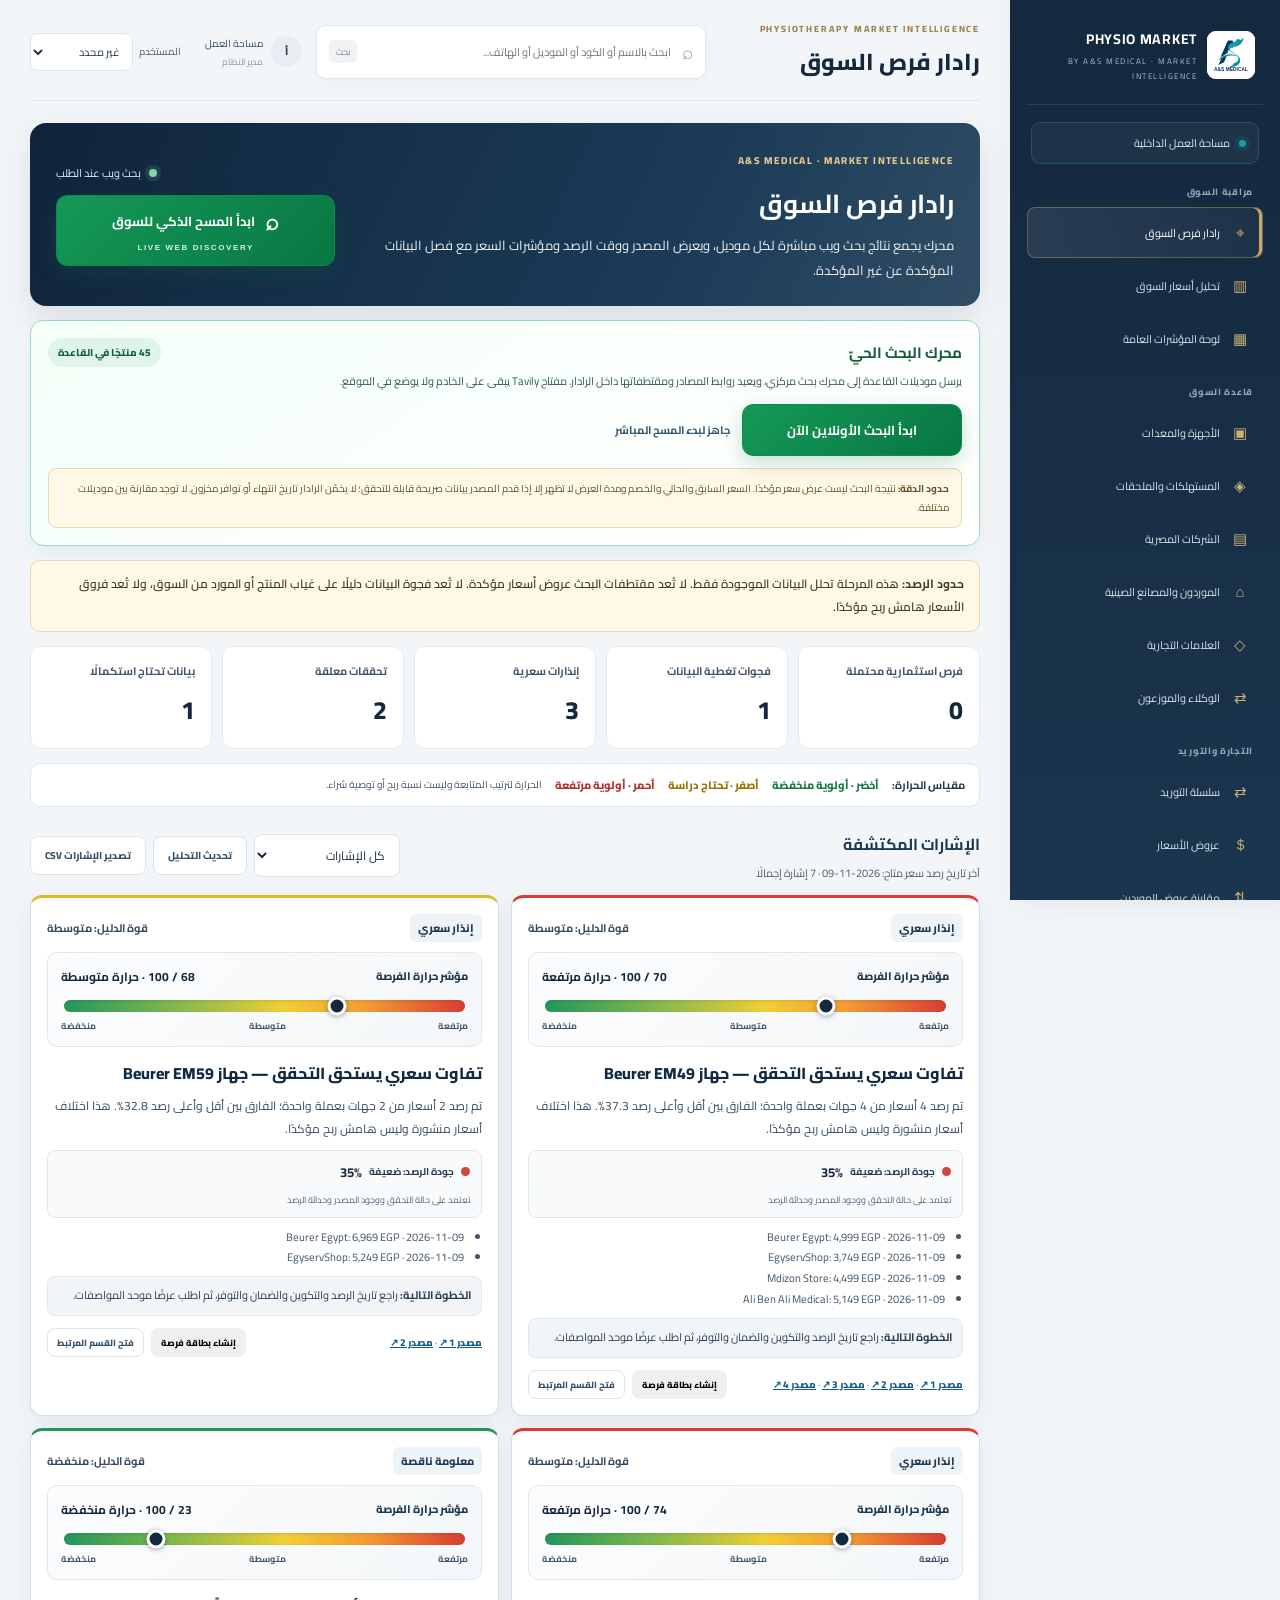
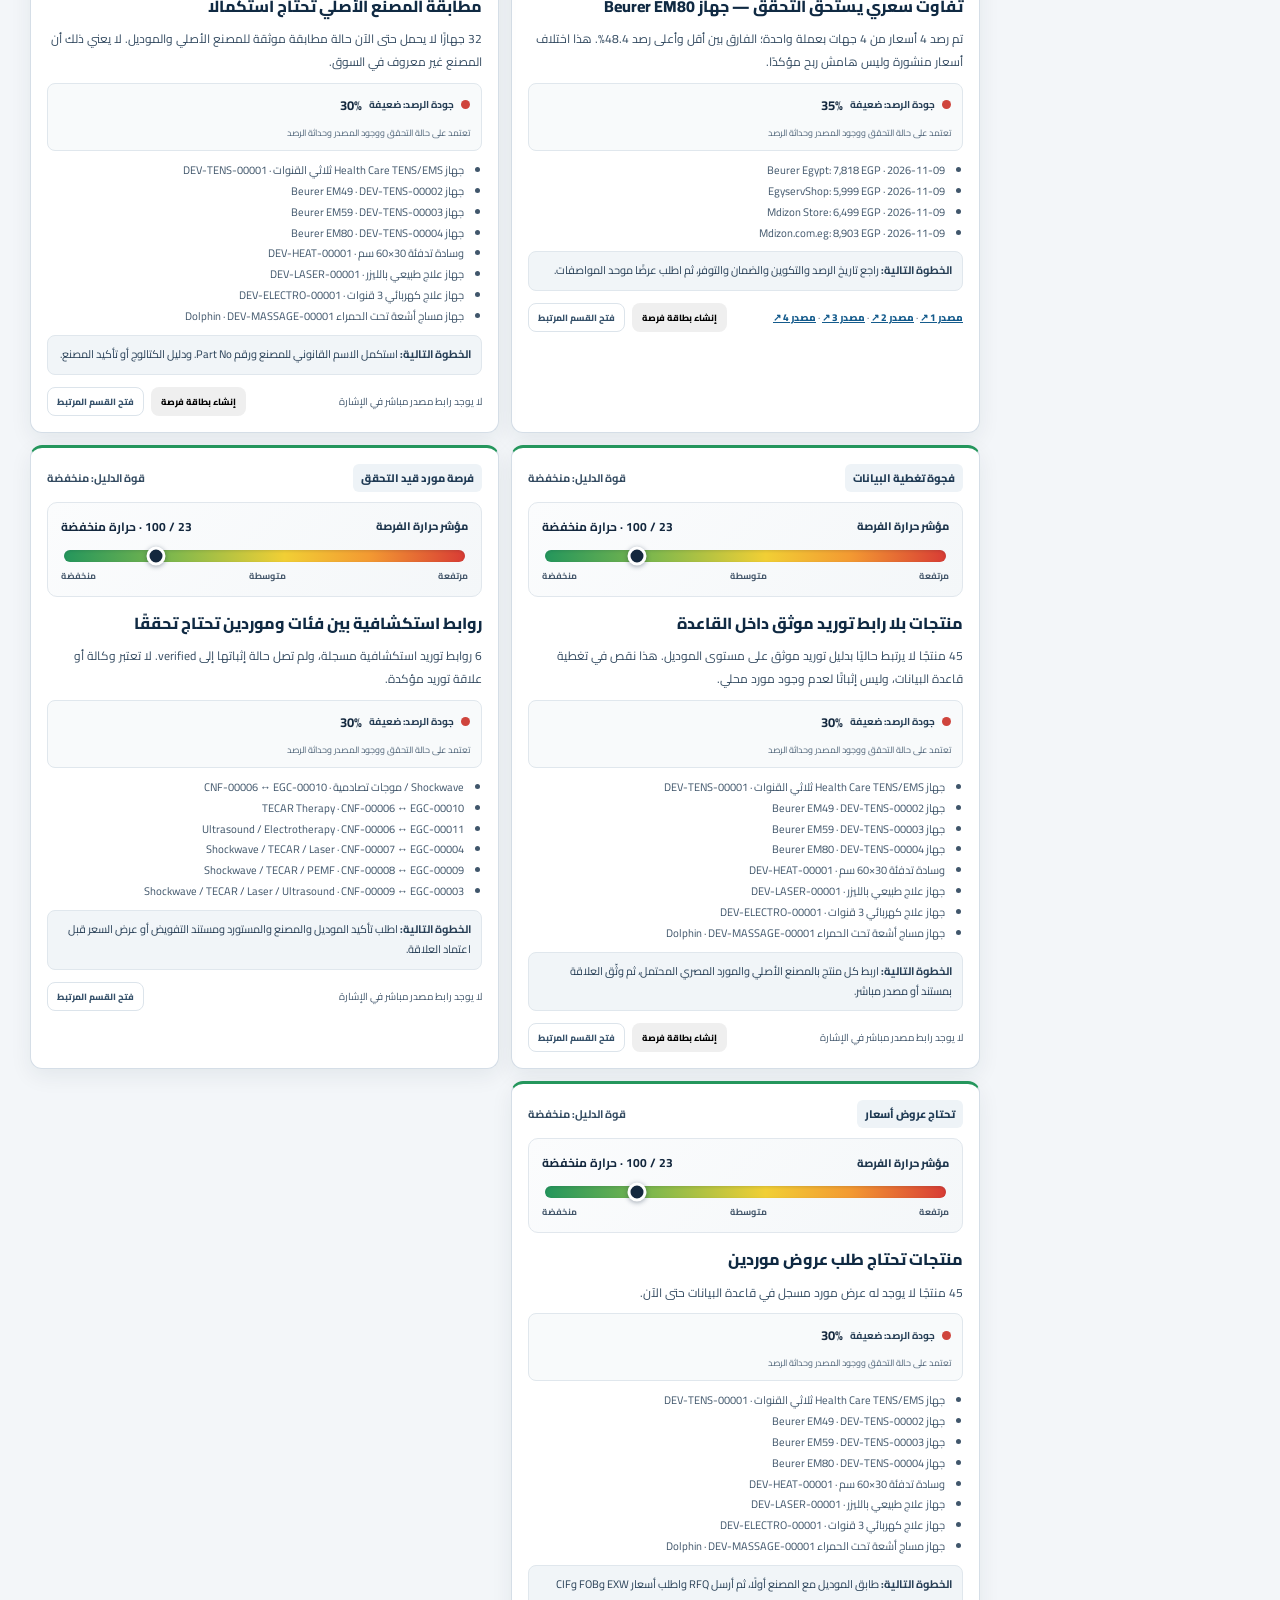
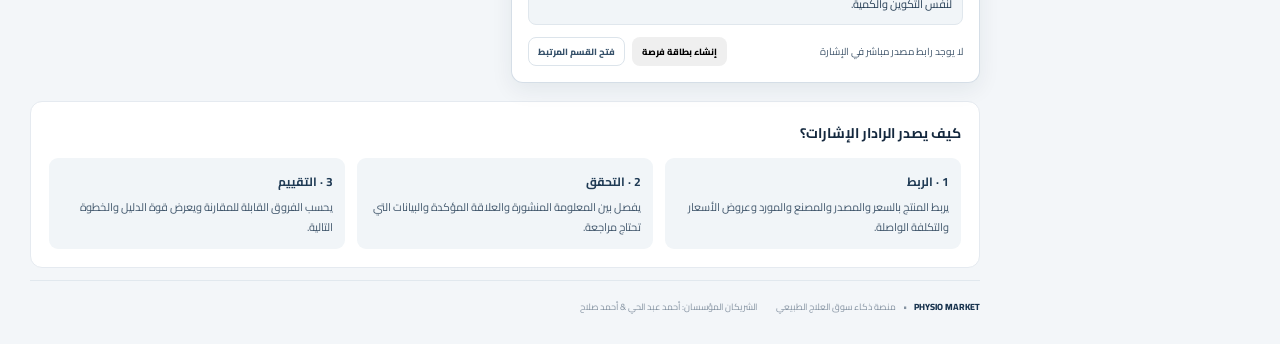
==== physio.html @ 6f5e98b5 "Preserve current PHYSIO app as dedicated market route" ====
<!doctype html>
<html lang="ar" dir="rtl">
<head>
  <meta charset="utf-8">
  <meta name="viewport" content="width=device-width,initial-scale=1">
  <meta name="theme-color" content="#10243b">
  <title>PHYSIO MARKET | منصة ذكاء سوق العلاج الطبيعي</title>

  <link rel="preconnect" href="https://fonts.googleapis.com">
  <link rel="preconnect" href="https://fonts.gstatic.com" crossorigin>
  <link href="https://fonts.googleapis.com/css2?family=Cairo:wght@400;500;600;700;800&display=swap" rel="stylesheet">

  <meta name="description" content="PHYSIO MARKET — منصة ذكاء سوق أجهزة ومستلزمات العلاج الطبيعي والتأهيل والتوريد بين مصر والصين.">
  <link rel="icon" type="image/svg+xml" href="./assets/as-medical.svg?v=2">

  <link rel="stylesheet" href="styles.css">
  <link rel="stylesheet" href="design-system.css">
  <link rel="stylesheet" href="branding.css">
  <link rel="stylesheet" href="intelligence.css">
  <link rel="stylesheet" href="market-radar.css">
  <link rel="stylesheet" href="market-workflow.css">
</head>

<body>
  <div class="app-shell">
    <aside class="sidebar">
      <a class="brand" href="#" aria-label="A&S Medical — Physio Market">
        <img class="brand-logo" src="./assets/as-medical.svg?v=2" alt="A&amp;S Medical">
        <span>
          <b>PHYSIO MARKET</b>
          <small>BY A&S MEDICAL · MARKET INTELLIGENCE</small>
        </span>
      </a>

      <div class="workspace"><span class="live-dot"></span> مساحة العمل الداخلية</div>

      <nav id="main-nav">
        <p class="nav-caption">مراقبة السوق</p>
        <button class="nav-link" data-view="priceIntelligence"><span>▥</span> تحليل أسعار السوق</button>
        <button class="nav-link" data-view="dashboard"><span>▦</span> لوحة المؤشرات العامة</button>

        <p class="nav-caption">قاعدة السوق</p>
        <button class="nav-link" data-view="devices"><span>▣</span> الأجهزة والمعدات</button>
        <button class="nav-link" data-view="consumables"><span>◈</span> المستهلكات والملحقات</button>
        <button class="nav-link" data-view="companies"><span>▤</span> الشركات المصرية</button>
        <button class="nav-link" data-view="suppliers"><span>⌂</span> الموردون والمصانع الصينية</button>
        <button class="nav-link" data-view="brands"><span>◇</span> العلامات التجارية</button>
        <button class="nav-link" data-view="distributors"><span>⇄</span> الوكلاء والموزعون</button>

        <p class="nav-caption">التجارة والتوريد</p>
        <button class="nav-link" data-view="sourcing"><span>⇄</span> سلسلة التوريد</button>
        <button class="nav-link" data-view="quotes"><span>＄</span> عروض الأسعار</button>
        <button class="nav-link" data-view="prices"><span>◷</span> سجل الأسعار</button>
        <button class="nav-link" data-view="landedCosts"><span>▤</span> التكلفة الواصلة لمصر</button>
        <button class="nav-link" data-view="logistics"><span>⇢</span> الشحن والاستيراد</button>
        <button class="nav-link" data-view="regulatory"><span>▧</span> التسجيل والامتثال</button>

        <p class="nav-caption">إدارة المعرفة</p>
        <button class="nav-link" data-view="sources"><span>⌕</span> المصادر والتحقق</button>
        <button class="nav-link" data-view="codes"><span>#</span> دليل الأكواد</button>

        <p class="nav-caption">المشروع</p>
        <button class="nav-link" data-view="about"><span>✦</span> عن المشروع والملكية</button>
      </nav>

      <div class="sidebar-foot">
        <span class="shield">✓</span>
        <span>نسخة تشغيلية أولية<small>المزامنة المركزية قيد الإعداد</small></span>
      </div>
    </aside>

    <main class="main">
      <header class="topbar">
        <div class="topbar-heading">
          <button class="mobile-menu-toggle" id="mobile-menu-toggle"
            type="button" aria-expanded="false"
            aria-controls="main-nav" aria-label="فتح قائمة الأقسام">
            <span>☰</span>
          </button>

          <div>
            <div class="eyebrow">PHYSIOTHERAPY MARKET INTELLIGENCE</div>
            <h1 id="page-title">تحليل أسعار السوق</h1>
          </div>
        </div>

        <div class="top-actions">
          <label class="global-search">
            <span>⌕</span>
            <input id="global-search" type="search"
              placeholder="ابحث بالاسم أو الكود أو الموديل أو الهاتف...">
            <kbd>بحث</kbd>
          </label>

          <span class="user-chip">
            <i>أ</i>
            <span>مساحة العمل<small>مدير النظام</small></span>
          </span>
        </div>
      </header>

      <section id="app-content" class="content" aria-live="polite"></section>

      <footer>
        <span class="footer-brand">PHYSIO MARKET</span>
        <span>•</span>
        منصة ذكاء سوق العلاج الطبيعي
        <span class="footer-note">الشريكان المؤسسان: أحمد عبد الحي &amp; أحمد صلاح</span>
      </footer>
    </main>
  </div>

  <div class="mobile-nav-backdrop" id="mobile-nav-backdrop" hidden></div>

  <script src="data.js"></script>
  <script src="app.js"></script>
  <script src="intelligence.js"></script>
  <script src="market-radar.js?v=20261110-nologin"></script>
  <script src="market-workflow.js"></script>
  <script>
    // Run after every application module has loaded; also restore the default view on page return.
    window.addEventListener("load", function () {
      if (typeof go === "function") go("marketRadar");
    }, { once: true });
    window.addEventListener("pageshow", function () {
      if (document.readyState === "complete" && typeof go === "function") go("marketRadar");
    });
  </script>
</body>
</html>
---- styles.css ----
.section-actions{display:flex;gap:8px;align-items:center}.btn.tiny{padding:5px 9px;font-size:10px}.btn.danger{background:#fff0f0;color:#a33;border:1px solid #f0d0d0}.row-actions{display:flex;gap:6px}.form-grid{display:grid;grid-template-columns:repeat(2,minmax(0,1fr));gap:13px}.form-field{display:flex;flex-direction:column;gap:5px;font-size:11px;font-weight:700;color:#42566a}.form-field>span b{color:#b84b4b}.form-field input,.form-field select,.form-field textarea{width:100%;border:1px solid #dce4eb;border-radius:8px;background:#fff;padding:10px 11px;font:12px "Cairo",sans-serif;color:#17283a;outline:none}.form-field input:focus,.form-field select:focus,.form-field textarea:focus{border-color:#5793b7;box-shadow:0 0 0 3px #2675a81a}.form-field textarea{resize:vertical}.modal-backdrop{position:fixed;inset:0;background:#07182799;z-index:20;display:flex;align-items:center;justify-content:center;padding:20px;overflow:auto}.record-modal{width:min(850px,100%);max-height:calc(100vh - 40px);overflow:auto;background:#fff;border-radius:15px;padding:22px;box-shadow:0 25px 80px #07182755}.modal-head{display:flex;align-items:flex-start;justify-content:space-between;border-bottom:1px solid #e8edf1;padding-bottom:14px;margin-bottom:17px}.modal-head h2{font-size:19px;margin:4px 0}.modal-head p{margin:0}.close-modal{border:0;background:#edf2f6;border-radius:8px;width:34px;height:34px;font-size:22px;cursor:pointer;color:#334b60}.modal-foot{display:flex;justify-content:flex-start;gap:8px;border-top:1px solid #e8edf1;margin-top:18px;padding-top:15px}.note{line-height:1.9}@media(max-width:720px){.form-grid{grid-template-columns:1fr}.section-head{align-items:flex-start;flex-direction:column}.section-actions{width:100%;flex-wrap:wrap}.record-modal{padding:16px}.modal-backdrop{padding:8px}}

/* Founders and project ownership identity */
.founders-strip{display:flex;align-items:center;justify-content:space-between;gap:16px;padding:19px 22px;margin:18px 0;background:linear-gradient(115deg,#10243b,#1b3854);border:1px solid #b99a5b;border-radius:13px;color:#fff;box-shadow:0 10px 28px #10243b12}.founders-strip .eyebrow{color:#d6b978;letter-spacing:2px}.founders-strip b{display:block;font-size:13px;margin-top:4px}.founders-strip p{margin:5px 0 0;color:#f2f4f7;font-size:17px;font-weight:800}.founders-strip p i{font-style:normal;color:#d6b978;padding:0 5px}.ownership-hero{position:relative;overflow:hidden;text-align:center;padding:36px 22px 28px;border-radius:17px;background:radial-gradient(circle at 50% 0%,#294765 0,#172f49 45%,#0d1e31 100%);border:1px solid #b99a5b;color:#fff;box-shadow:0 18px 45px #10243b20}.ownership-mark{width:58px;height:58px;margin:0 auto 15px;border:1px solid #c6a96c;border-radius:16px;display:grid;place-items:center;font-size:27px;font-weight:800;color:#f1d79c}.ownership-mark span{color:#c6a96c}.ownership-hero .eyebrow{color:#cbb27d;letter-spacing:2px;font-size:9px}.ownership-hero h2{font-size:29px;letter-spacing:2px;color:#f4e5c1;margin:8px 0}.ownership-hero>p{color:#dce4ec;margin:0 auto;max-width:620px;font-size:13px}.ownership-rule{height:1px;max-width:420px;margin:24px auto 17px;background:linear-gradient(90deg,transparent,#c6a96c,transparent)}.ownership-kicker{font-size:11px;color:#d6b978;font-weight:800}.founder-grid{display:grid;grid-template-columns:repeat(2,minmax(0,220px));justify-content:center;gap:14px;margin:17px auto}.founder-card{padding:17px 12px;border:1px solid #a78b56;border-radius:12px;background:#ffffff0b;display:flex;align-items:center;flex-direction:column;gap:6px}.founder-initial{width:35px;height:35px;border-radius:50%;display:grid;place-items:center;background:#c6a96c;color:#10243b;font-weight:800}.founder-card b{font-size:16px;color:#fff}.founder-card small{font-size:11px;color:#d6c49c}.ownership-bottom{font-size:9px;letter-spacing:2.5px;color:#c9b17d;margin-top:18px}.ownership-note{margin-top:18px;line-height:1.9}.ownership-note p{font-size:12px}.ownership-meta{display:flex;flex-wrap:wrap;gap:10px;margin-top:15px}.ownership-meta span{flex:1;min-width:145px;background:#f4f7fa;border:1px solid #e2e8ee;border-radius:8px;padding:10px;font-size:10px;color:#637387}.ownership-meta b{display:block;color:#1c334a;font-size:12px;margin-top:4px}.footer-brand{font-weight:800;color:#18334e}.footer-note{margin-inline-start:12px}@media(max-width:600px){.founders-strip{align-items:flex-start;flex-direction:column}.founders-strip .btn{width:100%}.ownership-hero{padding:27px 14px}.ownership-hero h2{font-size:24px}.founder-grid{grid-template-columns:1fr 1fr;gap:8px}.founder-card{padding:14px 5px}.founder-card b{font-size:13px}}

/* Searchable record profiles and relationship explorer */
.detail-grid{display:grid;grid-template-columns:repeat(2,minmax(0,1fr));gap:9px}.detail-field{padding:10px 12px;background:#f5f7f9;border:1px solid #e5eaf0;border-radius:8px;min-width:0}.detail-field small{display:block;color:#7c8998;font-size:10px;margin-bottom:4px}.detail-field b{font-size:12px;overflow-wrap:anywhere;color:#1c334a}.detail-heading{font-size:14px;margin:22px 0 8px;color:#18334e}.activity-row small{display:block;color:#8491a0;font-size:10px;margin-top:3px}.row-actions{align-items:center;flex-wrap:wrap}.search-meta{line-height:1.8}.global-search input{min-width:0}@media(max-width:600px){.detail-grid{grid-template-columns:1fr}}
---- design-system.css ----
/* PHYSIO MARKET — Executive UI system v1.0 */
:root{--pm-ink:#14283e;--pm-ink-2:#203b55;--pm-blue:#2f6689;--pm-gold:#b99a5b;--pm-bg:#f3f6f9;--pm-card:#fff;--pm-line:#e3e9ef;--pm-muted:#718196;--pm-text:#203246;--pm-shadow:0 12px 32px rgba(20,40,62,.07)}
*{box-sizing:border-box}html{scroll-behavior:smooth}body{margin:0;background:var(--pm-bg);color:var(--pm-text);font-family:"Cairo",Tahoma,sans-serif;font-size:13px}button,input,select,textarea{font-family:inherit}button{cursor:pointer}
.app-shell{min-height:100vh;display:grid;grid-template-columns:270px minmax(0,1fr);direction:rtl}.sidebar{position:sticky;top:0;height:100vh;overflow:auto;background:linear-gradient(180deg,#14283e,#1b354e);color:#eaf0f5;padding:24px 17px 18px;box-shadow:8px 0 30px #0e213018;z-index:5}
.brand{display:flex;align-items:center;gap:12px;color:#fff;text-decoration:none;padding:2px 8px 20px;border-bottom:1px solid #ffffff18}.brand-mark{width:43px;height:43px;display:grid;place-items:center;border:1px solid #c6a96c;border-radius:13px;color:#f5e4bd;font-size:23px;font-weight:800;box-shadow:inset 0 0 18px #d8bc7540}.brand-mark span{color:#d0ad67}.brand b{display:block;letter-spacing:1.1px;font-size:14px}.brand small{display:block;color:#aebdcb;font-size:8px;letter-spacing:2px;margin-top:2px}
.workspace{margin:17px 4px 18px;padding:10px 12px;border:1px solid #ffffff20;background:#ffffff0b;border-radius:9px;color:#dce6ee;font-size:11px}.live-dot{display:inline-block;width:7px;height:7px;background:#66c6a1;border-radius:50%;margin-left:7px;box-shadow:0 0 0 4px #66c6a11a}
.nav-caption{margin:19px 10px 7px;color:#92a7b9;font-size:9px;font-weight:800;letter-spacing:.7px}.nav-link{width:100%;display:flex;align-items:center;gap:10px;text-align:right;padding:10px 12px;margin:2px 0;border:1px solid transparent;border-radius:8px;background:transparent;color:#d9e3eb;font-size:11px;transition:.18s}.nav-link span{width:20px;text-align:center;color:#c9ae76;font-size:15px}.nav-link:hover{background:#ffffff0d;color:#fff}.nav-link.active{background:linear-gradient(90deg,#ffffff16,#ffffff09);border-color:#c6a96c66;color:#fff;box-shadow:inset -3px 0 #c6a96c}
.sidebar-foot{display:flex;align-items:center;gap:10px;margin:24px 4px 0;padding:13px 8px;border-top:1px solid #ffffff1b;font-size:10px;color:#e4ebf1}.sidebar-foot small{display:block;color:#9eb0bf;font-size:9px;margin-top:3px}.shield{display:grid;place-items:center;width:27px;height:27px;border-radius:8px;background:#ffffff12;color:#d8bf88}
.main{min-width:0;padding:0 30px 24px}.topbar{position:sticky;top:0;z-index:4;display:flex;justify-content:space-between;align-items:center;gap:20px;padding:20px 0 17px;background:#f3f6f9ed;backdrop-filter:blur(12px);border-bottom:1px solid #e2e8ee}.eyebrow{font-size:9px;letter-spacing:1.8px;color:#9b824e;font-weight:800}.topbar h1{font-size:23px;margin:3px 0 0;color:var(--pm-ink);font-weight:800}.top-actions{display:flex;align-items:center;gap:14px}
.global-search{display:flex;align-items:center;gap:9px;width:min(390px,38vw);padding:8px 12px;background:#fff;border:1px solid #dfe6ec;border-radius:10px;box-shadow:0 3px 12px #1b354e08}.global-search>span{font-size:19px;color:#8a9aab}.global-search input{width:100%;min-width:0;border:0;outline:0;background:transparent;font-size:11px;color:#203246}.global-search kbd{font:9px "Cairo";white-space:nowrap;padding:3px 7px;background:#f0f3f6;border-radius:5px;color:#748398}.user-chip{display:flex;align-items:center;gap:8px;color:#344b60;font-size:10px;white-space:nowrap}.user-chip i{width:31px;height:31px;display:grid;place-items:center;border-radius:50%;background:#e7edf2;color:#1d3a55;font-style:normal;font-weight:800}.user-chip small{display:block;color:#8996a4;font-size:9px}
.content{padding:22px 0 12px;min-height:70vh}.welcome{position:relative;display:flex;align-items:center;justify-content:space-between;gap:18px;padding:25px 28px;margin-bottom:18px;border-radius:15px;overflow:hidden;background:radial-gradient(circle at 85% 5%,#345b78 0,#1d3a55 38%,#14283e 100%);color:#fff;box-shadow:0 16px 36px #14283e20}.welcome:after{content:"P+";position:absolute;left:28px;top:-37px;font-size:150px;font-weight:800;color:#ffffff08;line-height:1}.welcome h2{position:relative;margin:0 0 5px;font-size:21px;color:#fff}.welcome p{position:relative;margin:0;color:#d1dce5;font-size:11px}.welcome-tag{position:relative;padding:8px 12px;border:1px solid #c5a66b88;border-radius:7px;color:#e4d0a4;font-size:8px;letter-spacing:1.4px;white-space:nowrap}
.stats-grid{display:grid;grid-template-columns:repeat(4,minmax(0,1fr));gap:12px;margin:0 0 18px}.stat-card,.panel{background:var(--pm-card);border:1px solid var(--pm-line);border-radius:12px;box-shadow:var(--pm-shadow)}.stat-card{position:relative;padding:16px 17px;overflow:hidden}.stat-card:before{content:"";position:absolute;right:0;top:0;bottom:0;width:3px;background:linear-gradient(#c6a96c,#e8d8b6)}.stat-label{font-size:10px;color:#728297;font-weight:700}.stat-value{font-size:29px;line-height:1.4;color:var(--pm-ink);font-weight:800;font-variant-numeric:tabular-nums}.stat-foot{font-size:9px;color:#9aa6b3}
.dashboard-grid{display:grid;grid-template-columns:1.2fr .8fr;gap:15px}.panel{padding:18px 19px;margin-bottom:16px}.panel h3{font-size:14px;color:var(--pm-ink);margin:0 0 12px}.panel-head{display:flex;justify-content:space-between;align-items:center;gap:10px;margin-bottom:13px}.panel-head h3{margin:0}.subtle{color:#8492a1;font-size:10px;line-height:1.9}.quick-grid{display:grid;grid-template-columns:repeat(2,minmax(0,1fr));gap:8px}.quick-link{padding:11px 12px;text-align:right;background:#f7f9fb;border:1px solid #e7edf2;border-radius:8px;color:#29445d;font-size:10px;font-weight:700;transition:.18s}.quick-link:hover{background:#edf3f7;border-color:#c5a66b;transform:translateY(-1px)}
.activity-row{display:flex;justify-content:space-between;align-items:center;padding:10px 0;border-bottom:1px solid #edf1f4;color:#66778a;font-size:10px}.activity-row:last-of-type{border:0}.activity-row b{color:#1e3b55;font-size:15px}.note{padding:11px 12px;background:#f8f5ed;border:1px solid #eee4cf;border-radius:8px;color:#786743;font-size:10px;line-height:1.9;margin-top:12px}
.section-head{display:flex;justify-content:space-between;align-items:center;gap:14px;margin:3px 0 15px}.section-head h2{font-size:18px;color:var(--pm-ink);margin:0}.section-head p{margin:3px 0 0;color:#8492a1;font-size:10px}.section-actions{display:flex;gap:7px;align-items:center;flex-wrap:wrap}.btn{border:1px solid transparent;border-radius:8px;padding:9px 14px;font-size:10px;font-weight:800;transition:.18s}.btn.primary{background:var(--pm-ink);color:#fff}.btn.primary:hover{background:#254968}.btn.secondary{background:#fff;border-color:#dce4eb;color:#36516a}.btn.secondary:hover{border-color:#b99a5b;background:#fcfaf5}.btn.tiny{padding:5px 9px;font-size:9px}.btn.danger{background:#fff3f2;color:#a33;border-color:#f0d0d0}
.table-wrap{overflow:auto;background:#fff;border:1px solid var(--pm-line);border-radius:12px;box-shadow:var(--pm-shadow)}table{width:100%;border-collapse:separate;border-spacing:0;min-width:760px}thead th{position:sticky;top:0;background:#f5f8fa;color:#66788b;font-size:9px;font-weight:800;text-align:right;padding:12px 13px;border-bottom:1px solid #e3e9ef;white-space:nowrap}tbody td{padding:11px 13px;border-bottom:1px solid #edf1f4;color:#344b60;font-size:10px;white-space:nowrap}tbody tr:hover{background:#fafbfd}tbody tr:last-child td{border-bottom:0}.status{display:inline-flex;align-items:center;padding:4px 8px;border-radius:20px;font-size:9px;font-weight:700;white-space:nowrap}.status.review{background:#fff5e7;color:#9a6a21}.status.reference{background:#eef3f8;color:#61768b}.status.verified{background:#e8f5ef;color:#287453}
footer{display:flex;align-items:center;gap:7px;flex-wrap:wrap;padding:17px 0 5px;border-top:1px solid #e1e8ee;color:#8492a1;font-size:9px}.footer-brand{font-weight:800;color:#18334e}.footer-note{margin-inline-start:12px}.form-grid{display:grid;grid-template-columns:repeat(2,minmax(0,1fr));gap:13px}.form-field{display:flex;flex-direction:column;gap:5px;font-size:10px;font-weight:700;color:#42566a}.form-field>span b{color:#b84b4b}.form-field input,.form-field select,.form-field textarea{width:100%;border:1px solid #dce4eb;border-radius:8px;background:#fff;padding:10px 11px;font:11px "Cairo",sans-serif;color:#17283a;outline:none}.form-field input:focus,.form-field select:focus,.form-field textarea:focus{border-color:#5793b7;box-shadow:0 0 0 3px #2675a81a}.form-field textarea{resize:vertical}
.modal-backdrop{position:fixed;inset:0;background:#07182799;z-index:20;display:flex;align-items:center;justify-content:center;padding:20px;overflow:auto}.record-modal{width:min(850px,100%);max-height:calc(100vh - 40px);overflow:auto;background:#fff;border-radius:15px;padding:22px;box-shadow:0 25px 80px #07182755}.modal-head{display:flex;align-items:flex-start;justify-content:space-between;border-bottom:1px solid #e8edf1;padding-bottom:14px;margin-bottom:17px}.modal-head h2{font-size:19px;margin:4px 0}.modal-head p{margin:0}.close-modal{border:0;background:#edf2f6;border-radius:8px;width:34px;height:34px;font-size:22px;cursor:pointer;color:#334b60}.modal-foot{display:flex;justify-content:flex-start;gap:8px;border-top:1px solid #e8edf1;margin-top:18px;padding-top:15px}.detail-grid{display:grid;grid-template-columns:repeat(2,minmax(0,1fr));gap:9px}.detail-field{padding:10px 12px;background:#f5f7f9;border:1px solid #e5eaf0;border-radius:8px;min-width:0}.detail-field small{display:block;color:#7c8998;font-size:9px;margin-bottom:4px}.detail-field b{font-size:11px;overflow-wrap:anywhere;color:#1c334a}.detail-heading{font-size:13px;margin:22px 0 8px;color:#18334e}.search-meta{line-height:1.8}
.ownership-hero{position:relative;overflow:hidden;text-align:center;padding:36px 22px 28px;border-radius:17px;background:radial-gradient(circle at 50% 0%,#294765 0,#172f49 45%,#0d1e31 100%);border:1px solid #b99a5b;color:#fff;box-shadow:0 18px 45px #10243b20}.ownership-mark{width:58px;height:58px;margin:0 auto 15px;border:1px solid #c6a96c;border-radius:16px;display:grid;place-items:center;font-size:27px;font-weight:800;color:#f1d79c}.ownership-mark span{color:#c6a96c}.ownership-hero .eyebrow{color:#cbb27d;letter-spacing:2px;font-size:9px}.ownership-hero h2{font-size:29px;letter-spacing:2px;color:#f4e5c1;margin:8px 0}.ownership-hero>p{color:#dce4ec;margin:0 auto;max-width:620px;font-size:13px}.ownership-rule{height:1px;max-width:420px;margin:24px auto 17px;background:linear-gradient(90deg,transparent,#c6a96c,transparent)}.ownership-kicker{font-size:11px;color:#d6b978;font-weight:800}.founder-grid{display:grid;grid-template-columns:repeat(2,minmax(0,220px));justify-content:center;gap:14px;margin:17px auto}.founder-card{padding:17px 12px;border:1px solid #a78b56;border-radius:12px;background:#ffffff0b;display:flex;align-items:center;flex-direction:column;gap:6px}.founder-initial{width:35px;height:35px;border-radius:50%;display:grid;place-items:center;background:#c6a96c;color:#10243b;font-weight:800}.founder-card b{font-size:16px;color:#fff}.founder-card small{font-size:11px;color:#d6c49c}.ownership-bottom{font-size:9px;letter-spacing:2.5px;color:#c9b17d;margin-top:18px}.ownership-note{margin-top:18px;line-height:1.9}.ownership-note p{font-size:12px}.ownership-meta{display:flex;flex-wrap:wrap;gap:10px;margin-top:15px}.ownership-meta span{flex:1;min-width:145px;background:#f4f7fa;border:1px solid #e2e8ee;border-radius:8px;padding:10px;font-size:10px;color:#637387}.ownership-meta b{display:block;color:#1c334a;font-size:12px;margin-top:4px}
@media(max-width:1050px){.app-shell{grid-template-columns:225px minmax(0,1fr)}.main{padding:0 20px 20px}.stats-grid{grid-template-columns:repeat(2,minmax(0,1fr))}}@media(max-width:760px){.app-shell{display:block}.sidebar{position:relative;height:auto;padding:14px}.brand{padding-bottom:12px}.sidebar nav{display:grid;grid-template-columns:repeat(2,minmax(0,1fr));gap:2px}.nav-caption{grid-column:1/-1;margin:10px 6px 2px}.sidebar-foot{margin-top:12px}.main{padding:0 13px 18px}.topbar{position:relative;align-items:flex-start;flex-direction:column;padding:14px 0}.top-actions{width:100%}.global-search{width:100%}.user-chip{display:none}.welcome{padding:20px;align-items:flex-start;flex-direction:column}.welcome-tag{font-size:7px}.dashboard-grid{grid-template-columns:1fr}.stats-grid{gap:8px}.stat-card{padding:12px}.stat-value{font-size:24px}.section-head{align-items:flex-start;flex-direction:column}.section-actions{width:100%}.form-grid{grid-template-columns:1fr}.record-modal{padding:16px}.modal-backdrop{padding:8px}.detail-grid{grid-template-columns:1fr}.founders-strip{align-items:flex-start;flex-direction:column}.founders-strip .btn{width:100%}}@media(max-width:390px){.stats-grid{grid-template-columns:repeat(2,minmax(0,1fr))}.quick-grid{grid-template-columns:1fr}.nav-link{font-size:10px;padding:9px 7px}}


/* Mobile usability layer — desktop layout remains unchanged */
.mobile-menu-toggle{display:none}
@media(max-width:760px){
  .sidebar{position:sticky;top:0;height:auto;max-height:100dvh;overflow:visible;padding:10px 12px 8px;box-shadow:0 5px 18px #0e21301c}
  .sidebar .brand{padding:0 4px 9px;min-height:48px}
  .sidebar .brand-logo{width:39px;height:39px;flex-basis:39px}
  .sidebar .brand b{font-size:13px}
  .sidebar .brand small{font-size:7px;letter-spacing:1px}
  .mobile-menu-toggle{display:flex;width:100%;align-items:center;justify-content:center;gap:9px;margin-top:8px;padding:10px 12px;border:1px solid #ffffff2b;border-radius:9px;background:#ffffff12;color:#fff;font:700 12px "Cairo",sans-serif;min-height:42px}
  .mobile-menu-toggle span{font-size:16px;color:#d6bd83}
  .sidebar .workspace{display:none}
  .sidebar nav{display:none;grid-template-columns:repeat(2,minmax(0,1fr));gap:4px;margin-top:9px;padding:8px;background:#ffffff0a;border:1px solid #ffffff18;border-radius:10px;max-height:min(55dvh,440px);overflow-y:auto;overscroll-behavior:contain}
  .sidebar.mobile-nav-open nav{display:grid}
  .sidebar nav .nav-link{min-height:42px;padding:8px 9px;margin:0;font-size:11px;line-height:1.45}
  .sidebar nav .nav-link span{flex:0 0 18px}
  .sidebar nav .nav-caption{font-size:9px;margin:8px 5px 2px}
  .sidebar-foot{display:none}
  .main{padding:0 12px 16px}
  .topbar{gap:10px;padding:12px 0 10px}
  .topbar h1{font-size:20px}
  .eyebrow{font-size:8px;letter-spacing:1px}
  .top-actions{gap:8px}
  .global-search{min-height:44px;padding:8px 11px}
  .global-search input{font-size:16px}
  .content{padding-top:14px}
  .section-actions{display:grid;grid-template-columns:repeat(2,minmax(0,1fr));gap:7px}
  .section-actions .btn{min-height:42px;padding:9px 8px;white-space:normal;line-height:1.45}
  .btn{min-height:40px;font-size:11px}
  .table-wrap{max-width:100%;overscroll-behavior-x:contain;-webkit-overflow-scrolling:touch}
  .table-wrap table{min-width:700px}
  .table-wrap thead th,.table-wrap tbody td{padding:10px 9px}
  .panel{padding:14px 12px;border-radius:10px}
  .panel-head{align-items:flex-start;flex-direction:column;gap:4px}
  .form-field input,.form-field select,.form-field textarea{font-size:16px;min-height:44px}
  .form-field textarea{min-height:90px}
  .modal-backdrop{align-items:flex-end;padding:0}
  .record-modal{width:100%;max-height:92dvh;border-radius:16px 16px 0 0;padding:17px 14px calc(16px + env(safe-area-inset-bottom))}
  .modal-head h2{font-size:18px}
  .modal-foot{position:sticky;bottom:-17px;background:#fff;padding:12px 0 calc(8px + env(safe-area-inset-bottom));z-index:2}
  .modal-foot .btn{flex:1;min-height:44px}
  .detail-field b{font-size:12px}
  footer{font-size:9px;line-height:1.8}
}
@media(max-width:390px){
  .sidebar .brand small{letter-spacing:.5px}
  .main{padding-inline:9px}
  .stats-grid{grid-template-columns:repeat(2,minmax(0,1fr))}
  .stat-card{padding:10px}
  .stat-value{font-size:21px}
  .section-actions{grid-template-columns:1fr}
}


/* Price-first navigation and right-side mobile drawer */
.topbar-heading{display:flex;align-items:center;gap:12px;min-width:0}
.mobile-menu-toggle{display:none}
.mobile-nav-backdrop{display:none}
@media(max-width:760px){
  .app-shell{display:block}
  .sidebar{position:fixed!important;inset:0 0 0 auto!important;width:min(86vw,330px);height:100dvh!important;max-height:100dvh!important;overflow-y:auto!important;z-index:60!important;padding:18px 14px calc(24px + env(safe-area-inset-bottom))!important;border-radius:0 0 0 0;box-shadow:-18px 0 48px #07182745!important;transform:translateX(110%);transition:transform .24s ease;visibility:hidden;pointer-events:none}
  .sidebar.mobile-nav-open{transform:translateX(0);visibility:visible;pointer-events:auto}
  .sidebar .brand{padding:2px 4px 14px!important}
  .sidebar .workspace{display:block!important;margin:14px 4px}
  .sidebar nav{display:grid!important;grid-template-columns:1fr!important;gap:3px!important;margin-top:10px;padding:0!important;background:transparent!important;border:0!important;max-height:none!important;overflow:visible!important}
  .sidebar nav .nav-caption{grid-column:auto;margin:15px 8px 4px!important}
  .sidebar nav .nav-link{min-height:45px;padding:10px 12px!important;font-size:12px!important}
  .sidebar-foot{display:flex!important;margin-top:18px}
  .mobile-menu-toggle{display:inline-flex;align-items:center;justify-content:center;gap:8px;flex:0 0 43px;width:43px;height:43px;border:1px solid #dce4eb;border-radius:11px;background:#fff;color:#18334e;font:800 18px "Cairo",sans-serif;box-shadow:0 4px 14px #10243b12}
  .mobile-menu-toggle span{color:#a1844c}
  .mobile-nav-backdrop:not([hidden]){display:block;position:fixed;inset:0;background:#0718278c;backdrop-filter:blur(2px);z-index:55}
  .topbar{position:sticky;top:0;align-items:center;flex-direction:row;padding:12px 0 10px}
  .topbar-heading{gap:10px}
  .topbar h1{font-size:19px}
  .main{padding:0 12px 16px}
  body.mobile-nav-visible{overflow:hidden}
}
@media(prefers-reduced-motion:reduce){.sidebar{transition:none}}
---- branding.css ----
/* A&S MEDICAL / PHYSIO MARKET brand layer */
.brand{gap:10px}.brand-logo{width:48px;height:48px;object-fit:contain;flex:0 0 48px;border-radius:9px;background:#fff}.brand-mark{display:none!important}.sidebar .brand b{letter-spacing:.7px}.sidebar .brand small{letter-spacing:1.5px}.ownership-logo{display:block;width:150px;height:150px;object-fit:contain;margin:0 auto 14px;border-radius:18px;background:#fff;padding:5px}.ownership-mark{display:none!important}.sidebar-foot small{color:#aebdcb}.workspace{border-color:#16a0ad55}.live-dot{background:#16a0ad;box-shadow:0 0 0 4px #16a0ad22}
---- intelligence.css ----
/* PHYSIO MARKET — Market Intelligence extension */
.mi-actor{display:flex;align-items:center;gap:6px;margin-inline-start:10px;color:#718096;font-size:10px;white-space:nowrap}
.mi-actor select{border:1px solid #dce4eb;border-radius:8px;padding:7px 8px;background:#fff;color:#20364c;font:11px "Cairo",sans-serif;max-width:135px}
.mi-warning{padding:13px 15px;margin:12px 0;background:#fff8e9;border:1px solid #ead7ad;border-radius:10px;color:#66532e;font-size:12px;line-height:1.9}
.mi-backup-grid{display:grid;grid-template-columns:repeat(2,minmax(0,1fr));gap:14px;margin:14px 0}
.mi-backup-grid .panel{padding:18px}
.mi-backup-grid input[type=file]{max-width:100%;font:12px "Cairo",sans-serif;margin:8px 0}
.mi-facts{display:grid;grid-template-columns:repeat(4,minmax(0,1fr));gap:10px}
.mi-facts span{display:block;padding:12px;background:#f4f7fa;border:1px solid #e4eaf0;border-radius:9px;color:#728094;font-size:10px}
.mi-facts b{display:block;margin-top:5px;color:#1d3852;font-size:15px}
@media(max-width:760px){.mi-actor{display:none}.mi-backup-grid{grid-template-columns:1fr}.mi-facts{grid-template-columns:repeat(2,minmax(0,1fr))}}

/* Eight-week market price intelligence */
.pi-filter{display:flex;align-items:center;justify-content:space-between;gap:14px;padding:14px 17px;margin:12px 0}
.pi-filter label{display:flex;align-items:center;gap:10px;font-size:12px;font-weight:800;color:#314b64}
.pi-filter select{min-width:190px;border:1px solid #dce4eb;border-radius:8px;background:#fff;padding:9px 12px;font:12px "Cairo",sans-serif;color:#20364c}
.pi-kpis{margin:14px 0}
.pi-kpis .stat-value{font-size:20px}
.pi-chart{padding:16px;margin:14px 0}
.pi-chart svg{width:100%;height:auto;display:block;overflow:visible}
.pi-week-coverage{display:grid;grid-template-columns:repeat(8,minmax(0,1fr));gap:6px;margin-top:12px}
.pi-week-coverage span{display:block;text-align:center;padding:8px 3px;background:#f4f6f8;border:1px solid #e6ebef;border-radius:7px;color:#8592a0;font-size:10px}
.pi-week-coverage span.has-data{background:#edf5fb;border-color:#c7dceb;color:#285d80}
.pi-week-coverage b{display:block;margin-top:4px;font-size:9px}
@media(max-width:760px){.pi-filter{align-items:flex-start;flex-direction:column}.pi-week-coverage{grid-template-columns:repeat(4,minmax(0,1fr))}.pi-kpis{grid-template-columns:repeat(2,minmax(0,1fr))}}

.pi-legend{display:flex;flex-wrap:wrap;gap:8px 16px;margin-top:10px}


/* Readability pass: improve contrast on desktop without changing the layout */
.subtle,.stat-label,.stat-foot,.section-head p,.activity-row,.activity-row small,.mi-actor,
.pi-week-coverage span{color:#465a70}
.pi-filter label{color:#203b55}
.pi-week-coverage span.has-data{color:#174e75;font-weight:800}
.pi-kpis .stat-label{color:#40556b}
.pi-chart .subtle{color:#40556b}
@media(max-width:760px){.subtle,.stat-label,.stat-foot,.section-head p,.activity-row,.activity-row small,.pi-week-coverage span{color:#465a70}}
---- market-radar.css ----
/* PHYSIO MARKET — Market Radar responsive layer */
.mr-hero{display:flex;align-items:flex-end;justify-content:space-between;gap:18px;padding:24px 26px;border-radius:16px;background:linear-gradient(115deg,#10243b,#1b3b57 68%,#304d64);color:#fff;box-shadow:0 12px 32px #10243b1c}
.mr-eyebrow{font-size:10px;letter-spacing:1.4px;color:#e6c98b;font-weight:800}
.mr-hero h2{font-size:26px;margin:8px 0 5px;color:#fff}
.mr-hero p{margin:0;color:#d9e2eb;font-size:12px;line-height:1.9}
.mr-live{display:flex;align-items:center;gap:8px;white-space:nowrap;color:#e6edf4;font-size:11px}
.mr-live i{width:8px;height:8px;border-radius:50%;background:#80d5b0;box-shadow:0 0 0 4px #80d5b022}
.mr-disclaimer{padding:12px 15px;margin:13px 0;background:#fff8e9;border:1px solid #ead7ad;border-radius:10px;color:#66532e;font-size:11px;line-height:1.9}
.mr-kpis{display:grid;grid-template-columns:repeat(5,minmax(0,1fr));gap:10px;margin:14px 0}
.mr-kpi{padding:15px 16px;border:1px solid #e4eaf0;border-radius:11px;background:#fff;min-width:0}
.mr-kpi span{display:block;color:#728094;font-size:10px;line-height:1.7}
.mr-kpi b{display:block;color:#1d3852;font-size:25px;margin-top:5px;font-weight:800}
.mr-toolbar{display:flex;align-items:center;justify-content:space-between;gap:14px;margin:22px 0 12px}
.mr-toolbar h3{font-size:16px;margin:0 0 4px;color:#1d3852}
.mr-toolbar p{font-size:10px;color:#8190a0;margin:0}
.mr-controls{display:flex;align-items:center;gap:7px;flex-wrap:wrap}
.mr-controls select{border:1px solid #dce4eb;border-radius:8px;background:#fff;padding:8px 10px;color:#20364c;font:11px "Cairo",sans-serif}
.mr-list{display:grid;grid-template-columns:repeat(2,minmax(0,1fr));gap:12px}
.mr-signal{background:#fff;border:1px solid #e3e9ef;border-radius:12px;padding:16px;min-width:0;box-shadow:0 5px 18px #10243b08}
.mr-signal.is-high{border-inline-start:3px solid #c47b48}
.mr-signal.is-follow{border-inline-start:3px solid #6485a0}
.mr-signal-top{display:flex;align-items:center;justify-content:space-between;gap:8px;margin-bottom:9px}
.mr-tag{display:inline-flex;padding:4px 8px;border-radius:6px;background:#eef3f7;color:#36536d;font-size:10px;font-weight:800}
.mr-confidence{font-size:10px;color:#8793a0}
.mr-signal h3{font-size:14px;color:#1d3852;margin:0 0 7px;line-height:1.7}
.mr-signal p{font-size:11px;color:#617286;line-height:1.9;margin:0 0 8px}
.mr-signal ul{margin:8px 0;padding-inline-start:18px;color:#778697;font-size:10px;line-height:1.9}
.mr-action{padding:9px 10px;background:#f5f7f9;border-radius:8px;color:#586b7e;font-size:10px;line-height:1.8}
.mr-card-foot{display:flex;align-items:center;justify-content:space-between;gap:10px;flex-wrap:wrap;margin-top:12px;color:#8a96a3;font-size:9px}
.mr-card-foot a{color:#315e80;text-decoration:none}
.mr-card-foot .btn{white-space:nowrap}
.mr-method{margin-top:18px;padding:18px;border:1px solid #e5eaf0;border-radius:12px;background:#fff}
.mr-method h3{margin:0 0 12px;color:#1d3852;font-size:14px}
.mr-method-grid{display:grid;grid-template-columns:repeat(3,minmax(0,1fr));gap:12px}
.mr-method-grid div{padding:12px;background:#f5f7f9;border-radius:9px}
.mr-method-grid b,.mr-method-grid span{display:block}
.mr-method-grid b{color:#36536d;font-size:11px;margin-bottom:5px}
.mr-method-grid span{color:#718094;font-size:10px;line-height:1.8}
@media(max-width:900px){.mr-kpis{grid-template-columns:repeat(3,minmax(0,1fr))}.mr-list{grid-template-columns:1fr}}
@media(max-width:760px){.mr-hero{align-items:flex-start;flex-direction:column;padding:19px 17px}.mr-hero h2{font-size:22px}.mr-live{white-space:normal}.mr-kpis{grid-template-columns:repeat(2,minmax(0,1fr));gap:8px}.mr-kpi{padding:12px}.mr-kpi b{font-size:22px}.mr-toolbar{align-items:stretch;flex-direction:column}.mr-controls{display:grid;grid-template-columns:1fr 1fr}.mr-controls select{grid-column:1/-1;width:100%}.mr-controls .btn{width:100%;white-space:normal}.mr-signal{padding:14px}.mr-card-foot{align-items:flex-start;flex-direction:column}.mr-method-grid{grid-template-columns:1fr}}


/* Opportunity heat engine — high contrast desktop + mobile */
.mr-hero p{color:#f0f4f8;font-size:13px}
.mr-disclaimer{color:#493b20;font-size:12px;font-weight:600}
.mr-kpi span{color:#43566a;font-size:11px;font-weight:700}
.mr-kpi b{color:#14283e}
.mr-toolbar p{color:#4c6074;font-size:11px}
.mr-controls select{color:#172c40;font-size:12px}
.mr-signal{border-color:#d5dee7;box-shadow:0 7px 22px rgba(16,36,59,.07)}
.mr-signal h3{color:#102a43;font-size:16px;font-weight:800}
.mr-signal p{color:#344b61;font-size:12px;line-height:1.95}
.mr-confidence{color:#344b61;font-weight:700;font-size:11px}
.mr-signal ul{color:#40566b;font-size:11px}
.mr-tag{color:#203b55;font-size:11px}
.mr-action{background:#f1f5f8;color:#263e55;border:1px solid #e0e7ed;font-size:11px}
.mr-card-foot{color:#43586d;font-size:10px}
.mr-card-foot a{color:#145b8c;font-weight:800;text-decoration:underline}
.mr-method h3{color:#14283e}
.mr-method-grid div{background:#f1f5f8}
.mr-method-grid b{color:#203b55;font-size:12px}
.mr-method-grid span{color:#40566b;font-size:11px}
.mr-heat-panel{margin:10px 0 13px;padding:12px 13px;border:1px solid #e1e7ed;border-radius:10px;background:linear-gradient(135deg,#fbfcfd,#f4f7f9)}
.mr-heat-head{display:flex;justify-content:space-between;align-items:center;gap:10px;color:#20384f;font-size:11px;font-weight:800}
.mr-heat-head b{font-size:12px;color:#14283e;font-variant-numeric:tabular-nums}
.mr-heat-track{direction:ltr;height:12px;position:relative;margin:12px 3px 5px;border-radius:99px;background:linear-gradient(90deg,#24965c 0%,#83b94c 28%,#f1cf35 55%,#f39a32 76%,#d83c35 100%);box-shadow:inset 0 1px 3px #10243b24}
.mr-heat-track i{position:absolute;top:50%;left:var(--heat);width:19px;height:19px;border:3px solid #fff;border-radius:50%;background:#14283e;box-shadow:0 1px 5px #10243b66;transform:translate(-50%,-50%)}
.mr-heat-scale{direction:ltr;display:flex;justify-content:space-between;color:#43566a;font-size:9px;font-weight:700}
.mr-heat-legend{display:flex;align-items:center;gap:13px;flex-wrap:wrap;margin:12px 0;padding:11px 14px;border:1px solid #dfe6ec;border-radius:10px;background:#fff;color:#20384f;font-size:11px}
.mr-heat-legend span{font-weight:800}
.mr-heat-legend .cool{color:#187847}.mr-heat-legend .warm{color:#9a7200}.mr-heat-legend .hot{color:#b52f2b}
.mr-heat-legend small{color:#43566a;font-size:10px}
.mr-quality{display:flex;align-items:center;gap:7px;flex-wrap:wrap;padding:9px 11px;margin:9px 0;background:#f8fafb;border:1px solid #e0e7ed;border-radius:8px;color:#263e55;font-size:10px}
.mr-quality strong{font-size:13px;color:#14283e;font-variant-numeric:tabular-nums}
.mr-quality small{width:100%;color:#52677b;font-size:9px}
.mr-quality-dot{width:9px;height:9px;border-radius:50%;display:inline-block}
.mr-quality-dot.good{background:#16834c}.mr-quality-dot.mid{background:#d6a500}.mr-quality-dot.weak{background:#cf443c}
.mr-heat-hot{border-top:3px solid #d83c35}.mr-heat-warm{border-top:3px solid #e2b629}.mr-heat-cool{border-top:3px solid #24965c}
@media(max-width:760px){.mr-heat-head{align-items:flex-start;flex-direction:column}.mr-heat-legend{align-items:flex-start;flex-direction:column;gap:6px}.mr-heat-panel{padding:10px}.mr-signal h3{font-size:14px}}


/* Online market scan launcher and product-by-product search handoff */
.mr-hero{align-items:center}
.mr-hero-actions{display:flex;flex-direction:column;align-items:flex-end;gap:12px;min-width:245px}
.mr-scan-button{display:flex;align-items:center;justify-content:center;gap:10px;flex-wrap:wrap;width:100%;padding:13px 18px;border:1px solid #0c8b50;border-radius:11px;background:linear-gradient(135deg,#159957,#087642);color:#fff;font:800 13px "Cairo",sans-serif;cursor:pointer;box-shadow:0 7px 20px #08764238;transition:transform .15s,box-shadow .15s,filter .15s}
.mr-scan-button:hover{transform:translateY(-1px);filter:brightness(1.06);box-shadow:0 10px 24px #08764248}
.mr-scan-button>span{font-size:23px;line-height:1}
.mr-scan-button small{width:100%;font:700 8px Arial,sans-serif;letter-spacing:1.6px;color:#d8f5e5}
.mr-scan-button.is-active{background:linear-gradient(135deg,#086b3d,#075a35)}
.mr-scan-panel{margin:14px 0;padding:17px;border:1px solid #9dd8b7;border-radius:13px;background:linear-gradient(145deg,#f4fff8,#fff);box-shadow:0 8px 24px #08764212}
.mr-scan-panel[hidden]{display:none}
.mr-scan-panel-head{display:flex;align-items:flex-start;justify-content:space-between;gap:14px;margin-bottom:12px}
.mr-scan-panel-head b{display:block;color:#145c38;font-size:15px}
.mr-scan-panel-head p{margin:4px 0 0;color:#315a46;font-size:11px;line-height:1.9}
.mr-scan-count{white-space:nowrap;padding:5px 10px;border-radius:20px;background:#dff5e8;color:#12633b;font-size:10px;font-weight:800}
.mr-scan-list{display:grid;grid-template-columns:repeat(2,minmax(0,1fr));gap:8px}
.mr-scan-row{display:flex;align-items:center;justify-content:space-between;gap:10px;padding:11px 12px;border:1px solid #dceee3;border-radius:9px;background:#fff;min-width:0}
.mr-scan-row>div:first-child{min-width:0}
.mr-scan-row b{display:block;color:#183d2b;font-size:11px;overflow-wrap:anywhere}
.mr-scan-row small{display:block;color:#567564;font-size:9px;margin-top:3px}
.mr-scan-links{display:flex;align-items:center;gap:7px;flex-wrap:wrap;justify-content:flex-end}
.mr-scan-links a{color:#087642;font-size:10px;font-weight:800;text-decoration:underline;white-space:nowrap}
.mr-scan-note{margin-top:12px;padding:10px 12px;border-radius:8px;background:#fff8e7;border:1px solid #ead8a9;color:#65512b;font-size:10px;line-height:1.9}
@media(max-width:900px){.mr-scan-list{grid-template-columns:1fr}}
@media(max-width:760px){.mr-hero-actions{width:100%;align-items:stretch;min-width:0}.mr-scan-button{padding:12px}.mr-scan-panel{padding:12px}.mr-scan-panel-head{flex-direction:column}.mr-scan-row{align-items:flex-start;flex-direction:column}.mr-scan-links{justify-content:flex-start}}

/* Live online discovery results */
.mr-online-config{display:grid;grid-template-columns:minmax(0,1fr) minmax(0,1fr) auto;gap:10px;align-items:end;margin:14px 0}
.mr-online-config label{display:block;min-width:0}
.mr-online-config label span{display:block;margin-bottom:5px;color:#24445d;font-size:10px;font-weight:800}
.mr-online-config input{width:100%;min-width:0;padding:10px 11px;border:1px solid #cbd8e2;border-radius:8px;background:#fff;color:#18334b;font:12px "Cairo",sans-serif}
.mr-online-controls{display:flex;align-items:center;gap:12px;flex-wrap:wrap;margin:10px 0}
.mr-online-controls .mr-scan-button{width:auto;min-width:220px}
.mr-online-controls .mr-scan-button:disabled{opacity:.65;cursor:wait}
.mr-online-state,.mr-online-last{color:#34566f;font-size:11px;font-weight:700}
.mr-online-results{margin-top:18px}
.mr-online-results h3{color:#18364f;font-size:14px}
.mr-online-grid{display:grid;grid-template-columns:repeat(2,minmax(0,1fr));gap:10px}
.mr-online-card{min-width:0;padding:13px;border:1px solid #d6e1e9;border-radius:10px;background:#fff;box-shadow:0 4px 14px #10243b0b}
.mr-online-card-top,.mr-online-meta{display:flex;justify-content:space-between;gap:8px;flex-wrap:wrap;color:#50677a;font-size:9px}
.mr-online-card h4{margin:8px 0 5px;color:#17344c;font-size:13px;overflow-wrap:anywhere}
.mr-online-card p{margin:0 0 9px;color:#40586d;font-size:10px;line-height:1.8;overflow-wrap:anywhere}
.mr-online-price{padding:9px 10px;border-radius:8px;background:#f1f7f4;color:#175a3b}
.mr-online-price b,.mr-online-price small{display:block}
.mr-online-price b{font-size:14px}
.mr-online-price small,.mr-online-no-price{font-size:9px;color:#526a7b}
.mr-online-no-price{padding:8px;border:1px dashed #cbd7df;border-radius:8px}
.mr-online-promo{display:inline-block;margin-top:7px;padding:4px 7px;border-radius:5px;background:#fff5df;color:#795a19;font-size:9px;font-weight:800}
.mr-online-meta{margin:9px 0}
.mr-online-card>a{display:inline-block;color:#086b9c;font-size:10px;font-weight:800;text-decoration:underline}
.mr-online-query{display:block;margin-top:7px;color:#718394;font-size:8px;overflow-wrap:anywhere}
@media(max-width:850px){.mr-online-config{grid-template-columns:1fr}.mr-online-config .btn{width:100%}.mr-online-grid{grid-template-columns:1fr}}
---- market-workflow.css ----
.mw-overlay{position:fixed;inset:0;z-index:10000;background:#0c1c2dcc;display:flex;align-items:center;justify-content:center;padding:18px;overflow:auto}.mw-dialog{width:min(860px,100%);max-height:94vh;overflow:auto;background:#fff;border-radius:16px;padding:22px;color:#23384d;box-shadow:0 24px 80px #07132166}.mw-head{display:flex;justify-content:space-between;gap:16px;align-items:flex-start;border-bottom:1px solid #e7edf2;padding-bottom:14px;margin-bottom:14px}.mw-head h2{font-size:21px;margin:6px 0;color:#17324a}.mw-head p{font-size:12px;color:#6c7d8e;margin:0}.mw-close{border:0;background:#edf2f6;border-radius:9px;width:36px;height:36px;font-size:24px;color:#29445c}.mw-local-note{background:#fff8e9;border:1px solid #ead7ad;color:#6b562e;border-radius:9px;padding:10px 12px;font-size:11px;line-height:1.8;margin-bottom:16px}.mw-stage{display:grid;grid-template-columns:160px 1fr;gap:6px 12px;align-items:center;background:#f3f6f8;padding:12px;border-radius:10px;margin-bottom:18px}.mw-stage label{font-size:12px;font-weight:800}.mw-stage select,.mw-field input,.mw-field textarea{width:100%;min-width:0;border:1px solid #dce4eb;border-radius:8px;padding:10px;background:#fff;color:#24394e;font:12px "Cairo",sans-serif}.mw-stage small{grid-column:2;color:#718094;font-size:10px}.mw-dialog h3{font-size:13px;color:#254763;margin:18px 0 9px;padding-bottom:7px;border-bottom:1px solid #e9eef2}.mw-grid{display:grid;grid-template-columns:repeat(2,minmax(0,1fr));gap:10px}.mw-field{display:block;min-width:0}.mw-field span{display:block;font-size:10px;color:#65778a;margin-bottom:5px;font-weight:700}.mw-full{margin-top:12px}.mw-actions{display:flex;justify-content:flex-end;gap:8px;margin-top:18px;padding-top:14px;border-top:1px solid #e7edf2}.mr-case-action{display:flex;gap:7px;align-items:center;flex-wrap:wrap}@media(max-width:640px){.mw-overlay{padding:0;align-items:flex-end}.mw-dialog{width:100%;max-height:96vh;border-radius:16px 16px 0 0;padding:17px}.mw-grid,.mw-stage{grid-template-columns:1fr}.mw-stage small{grid-column:1}.mw-actions{position:sticky;bottom:-17px;background:#fff;padding:12px 0 4px}.mw-actions .btn{flex:1}}
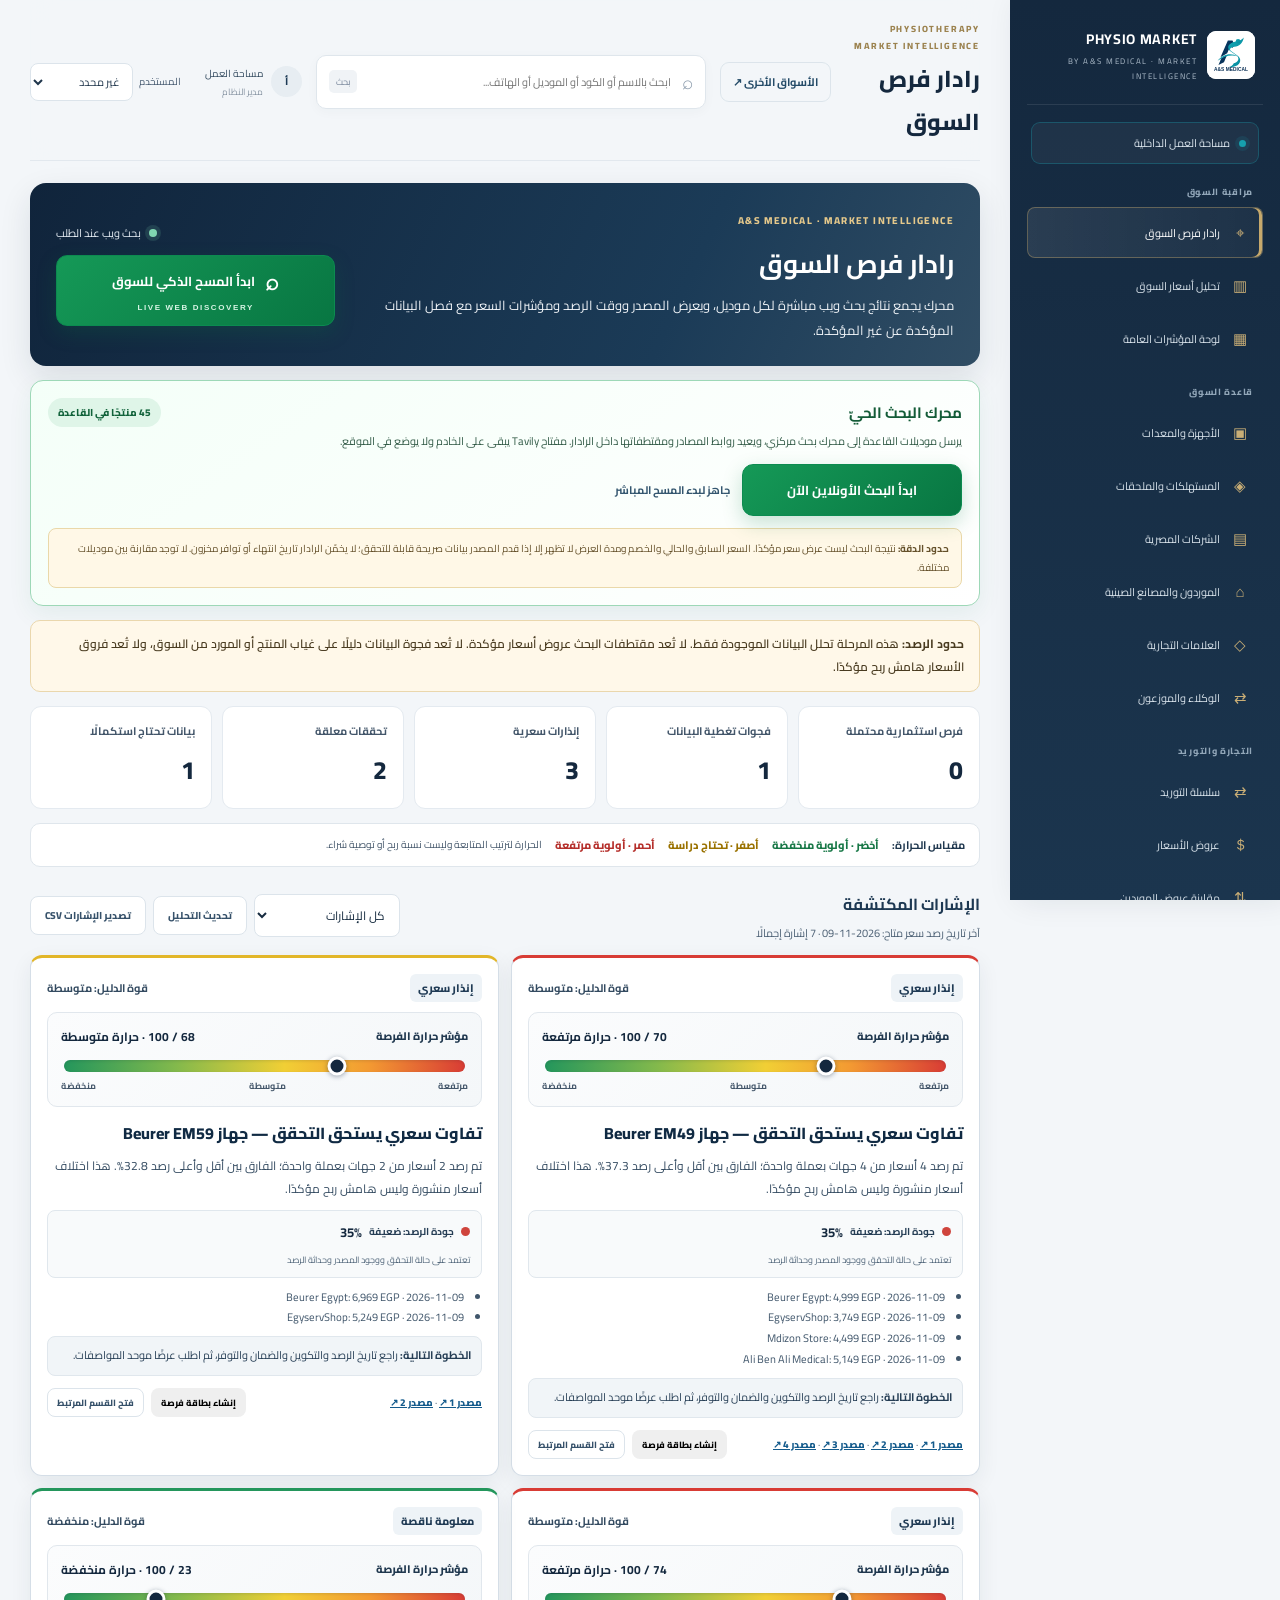
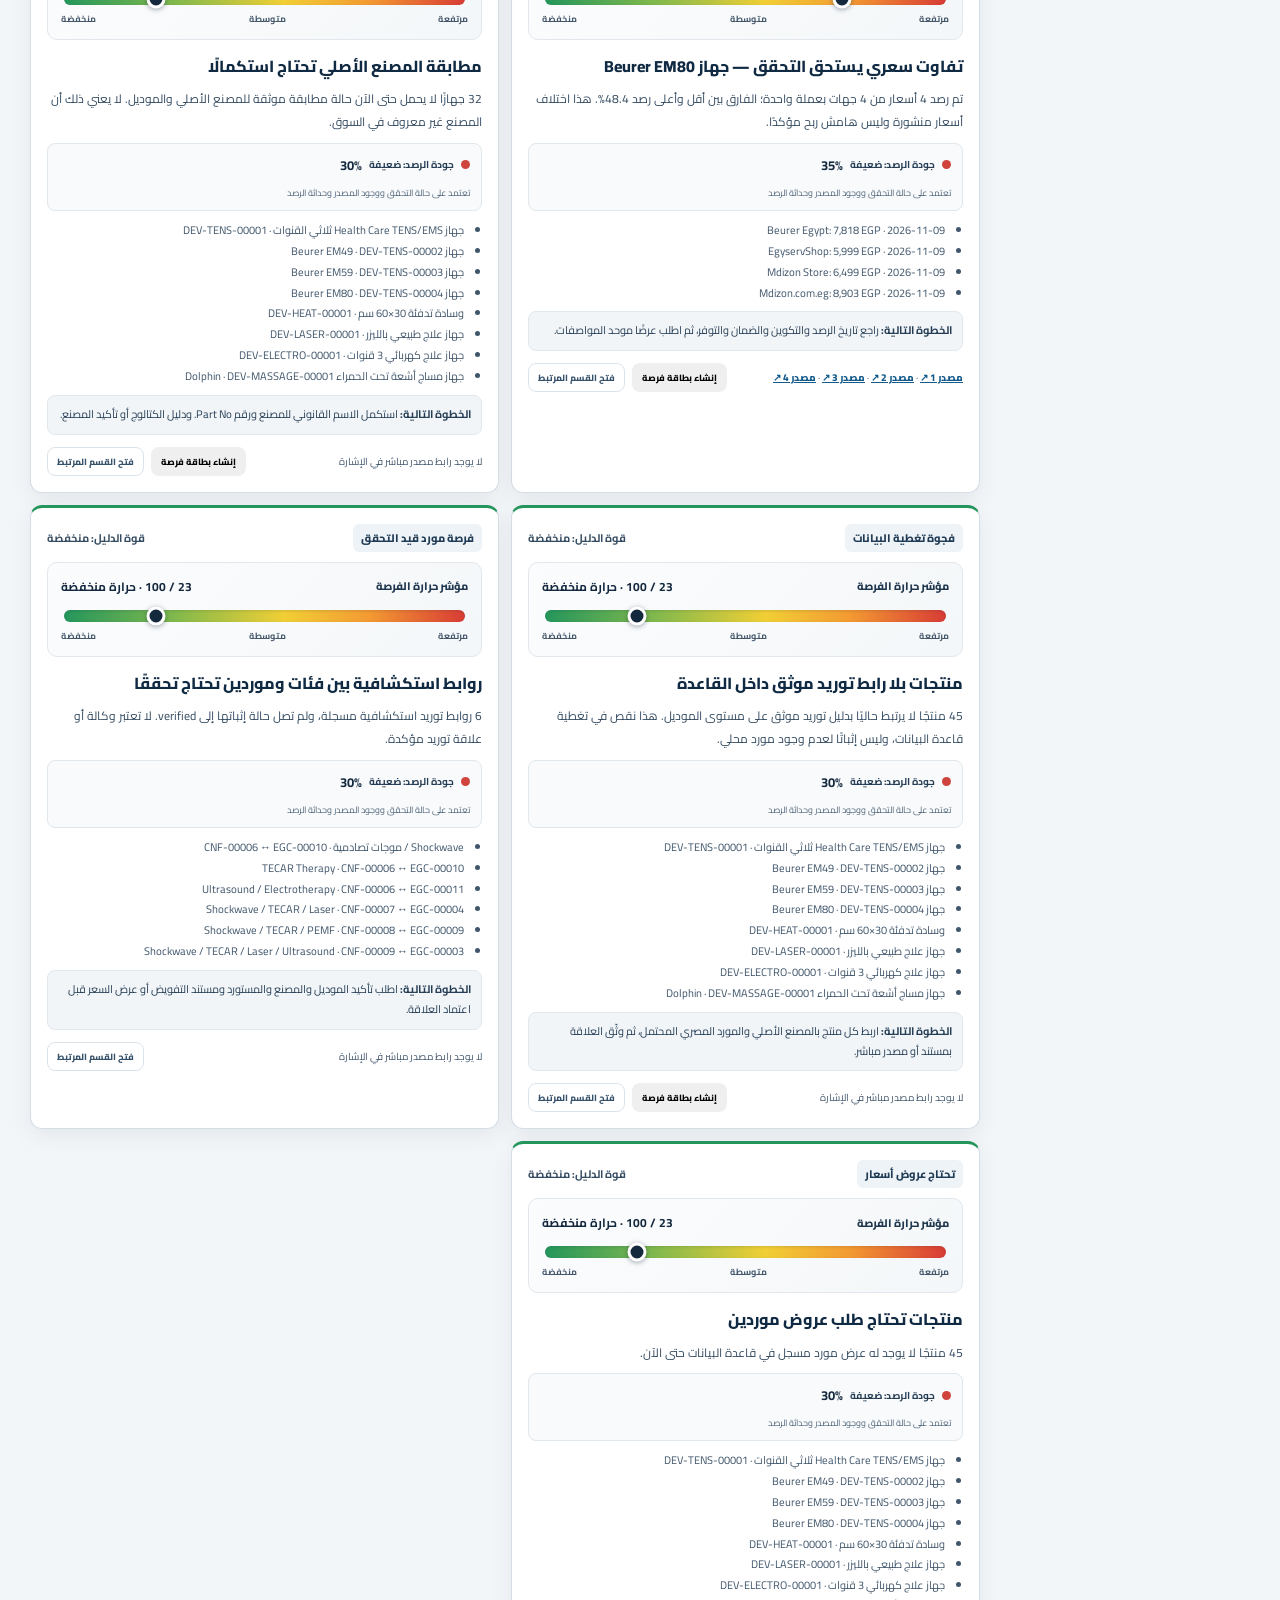
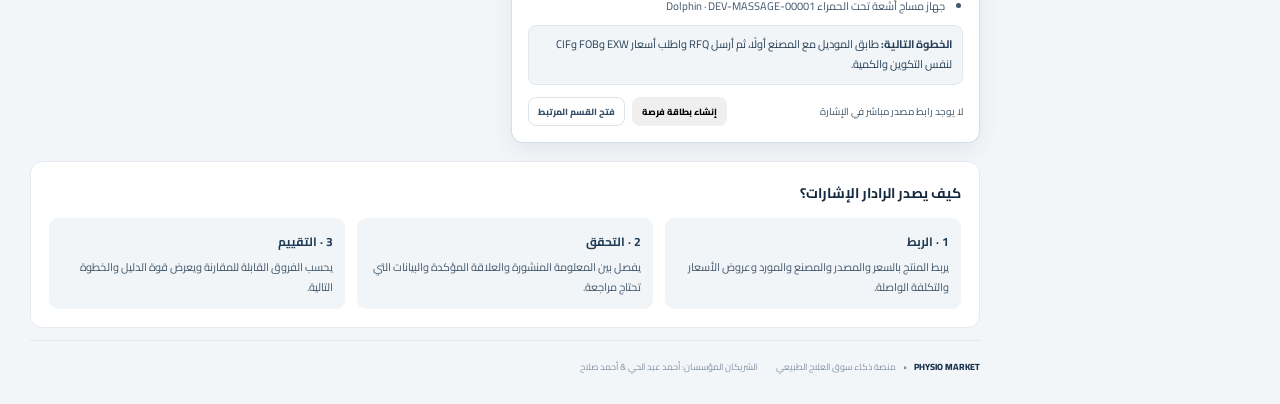
==== commit 10c57d85: "Add navigation back to A&S market selector" ====
--- a/physio.html
+++ b/physio.html
@@ -85,7 +85,7 @@
           </div>
         </div>
 
-        <div class="top-actions">
+        <div class="top-actions"><a href="./index.html" style="display:inline-flex;align-items:center;padding:9px 12px;border:1px solid #dce4eb;border-radius:9px;color:#244b68;text-decoration:none;font-size:11px;font-weight:700;white-space:nowrap">الأسواق الأخرى ↗</a>
           <label class="global-search">
             <span>⌕</span>
             <input id="global-search" type="search"
